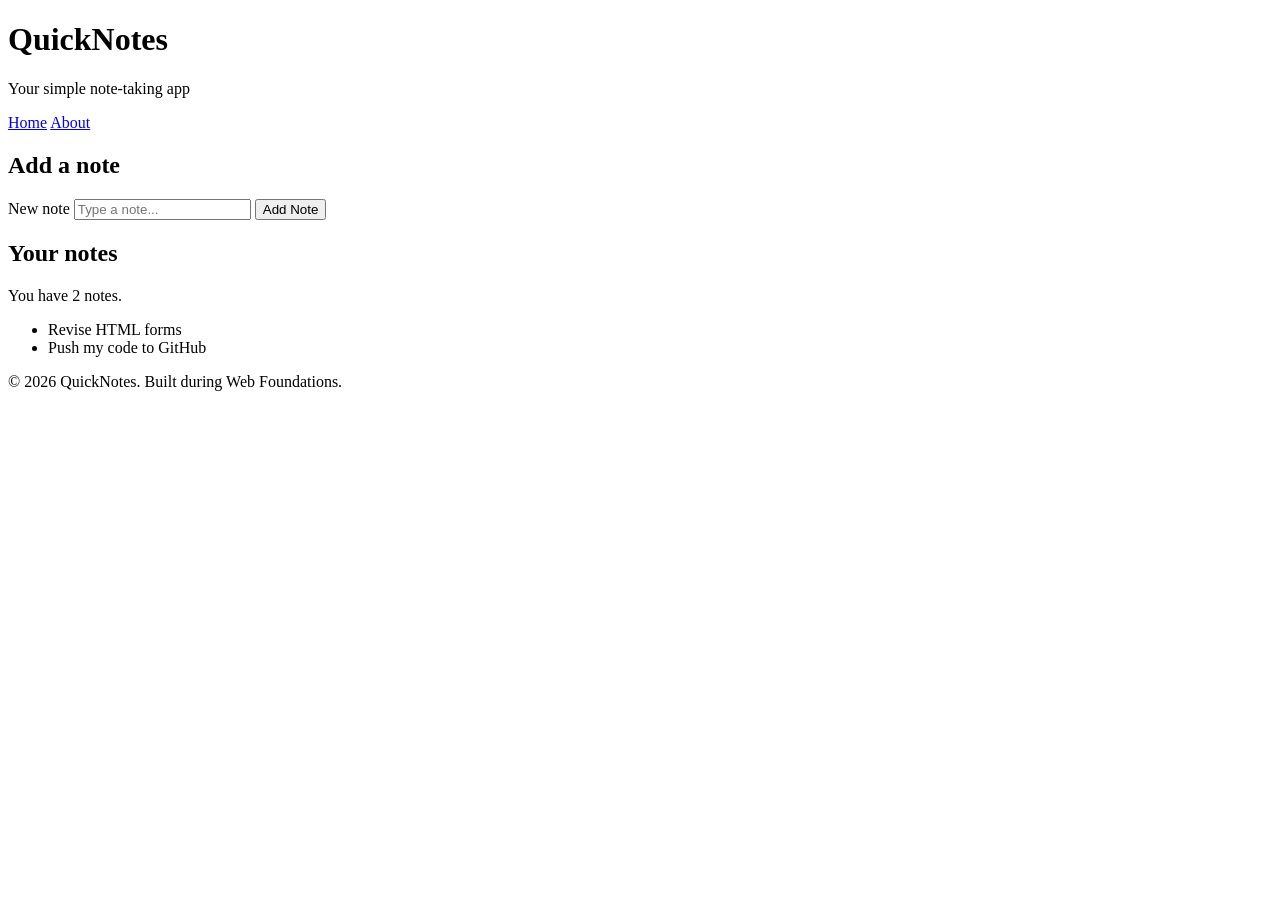
==== day1/index.html @ 2ebb7f1b "Set up daily assignments repository" ====
<!DOCTYPE html>
<html lang="en">
  <head>
    <meta charset="UTF-8">
    <meta name="viewport" content="width=device-width, initial-scale=1.0">
    <title>QuickNotes - Home</title>
  </head>
  <body>
    <header>
      <h1>QuickNotes</h1>
      <p>Your simple note-taking app</p>
      <nav>
        <a href="index.html">Home</a>
        <a href="about.html">About</a>
      </nav>
    </header>

    <main>
      <section>
        <h2>Add a note</h2>
        <form id="note-form">
          <label for="note-input">New note</label>
          <input type="text" id="note-input" placeholder="Type a note..." />
          <button type="submit">Add Note</button>
        </form>
      </section>

      <section>
        <h2>Your notes</h2>
        <p id="note-count">You have 2 notes.</p>
        <ul id="notes-list">
          <li>Revise HTML forms</li>
          <li>Push my code to GitHub</li>
        </ul>
      </section>
    </main>

    <footer>
      <p>&copy; 2026 QuickNotes. Built during Web Foundations.</p>
    </footer>
  </body>
</html>
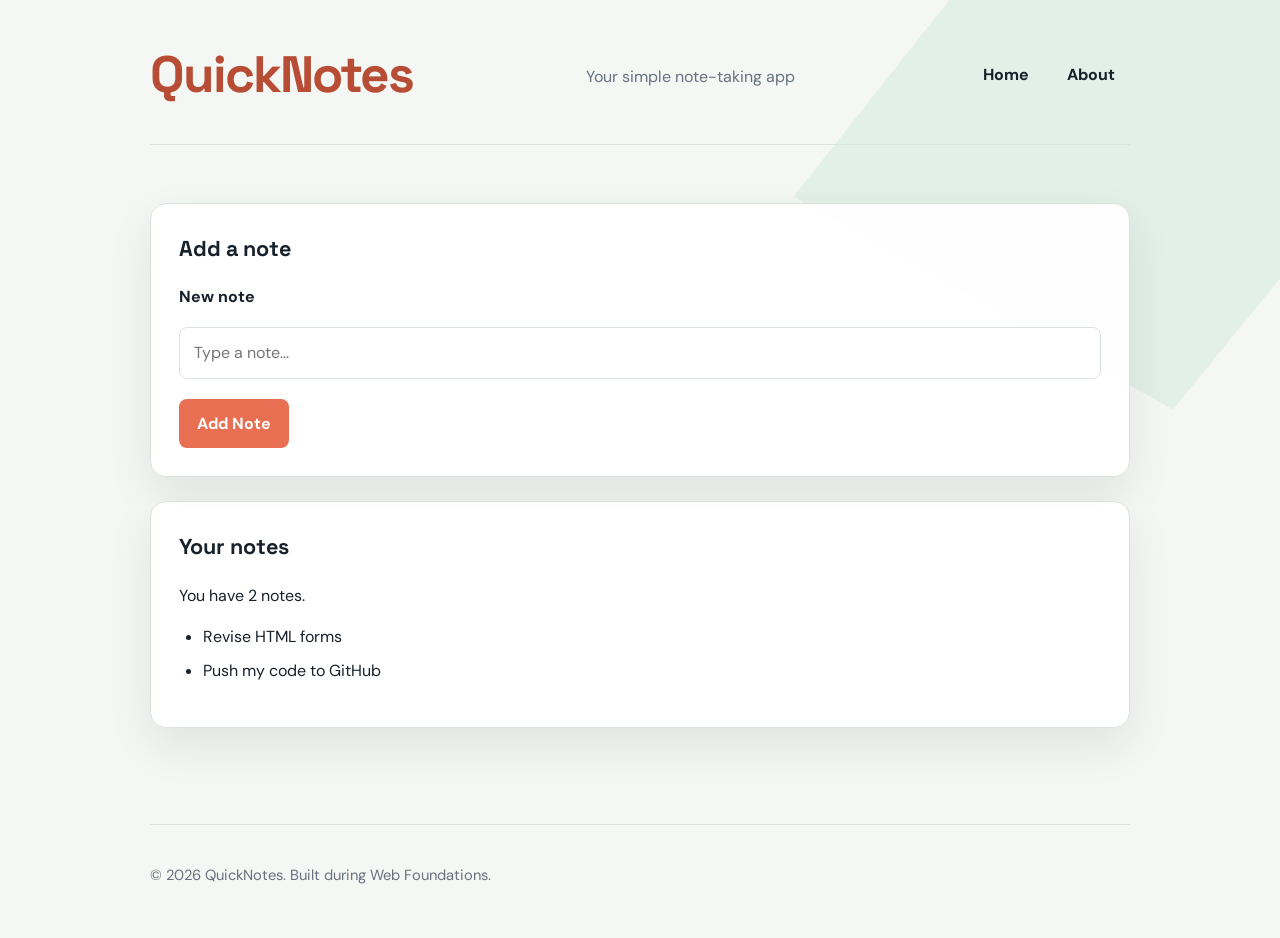
==== commit 2cd170b6: "Style QuickNotes assignment" ====
--- a/day1/index.html
+++ b/day1/index.html
@@ -4,6 +4,7 @@
     <meta charset="UTF-8">
     <meta name="viewport" content="width=device-width, initial-scale=1.0">
     <title>QuickNotes - Home</title>
+    <link rel="stylesheet" href="styles.css">
   </head>
   <body>
     <header>
--- a/day1/styles.css
+++ b/day1/styles.css
@@ -0,0 +1,239 @@
+@import url('https://fonts.googleapis.com/css2?family=DM+Sans:wght@400;500;700&family=Space+Grotesk:wght@500;600;700&display=swap');
+
+:root {
+  --ink: #17212b;
+  --muted: #66727e;
+  --paper: #f5f7f4;
+  --surface: #ffffff;
+  --line: #dbe3df;
+  --coral: #e86f51;
+  --coral-dark: #b84d35;
+  --sage: #dfeee5;
+  --shadow: 0 18px 45px rgba(23, 33, 43, 0.09);
+}
+
+* {
+  box-sizing: border-box;
+}
+
+body {
+  margin: 0;
+  color: var(--ink);
+  background: var(--paper);
+  font-family: 'DM Sans', sans-serif;
+  line-height: 1.6;
+}
+
+body::before {
+  position: fixed;
+  z-index: -1;
+  top: 0;
+  right: 0;
+  width: 38vw;
+  height: 32vw;
+  content: '';
+  background: var(--sage);
+  clip-path: polygon(32% 0, 100% 0, 100% 68%, 78% 100%, 0 48%);
+  opacity: 0.8;
+}
+
+header,
+main,
+footer {
+  width: min(100% - 40px, 980px);
+  margin-inline: auto;
+}
+
+header {
+  display: flex;
+  align-items: center;
+  justify-content: space-between;
+  gap: 24px;
+  padding: 34px 0 28px;
+  border-bottom: 1px solid var(--line);
+}
+
+header h1,
+h2,
+h3 {
+  font-family: 'Space Grotesk', sans-serif;
+}
+
+header h1 {
+  margin: 0;
+  color: var(--coral-dark);
+  font-size: clamp(2rem, 5vw, 3.2rem);
+  letter-spacing: -0.04em;
+}
+
+header p {
+  margin: 4px 0 0;
+  color: var(--muted);
+}
+
+nav {
+  display: flex;
+  gap: 8px;
+}
+
+nav a {
+  padding: 9px 15px;
+  border-radius: 999px;
+  color: var(--ink);
+  font-weight: 700;
+  text-decoration: none;
+}
+
+nav a:hover,
+nav a:focus-visible {
+  background: var(--ink);
+  color: var(--surface);
+}
+
+main {
+  padding: 58px 0 72px;
+}
+
+main > h2 {
+  margin: 0 0 10px;
+  font-size: clamp(2rem, 4vw, 3rem);
+  letter-spacing: -0.04em;
+}
+
+main > p {
+  max-width: 700px;
+  margin: 0 0 32px;
+  color: var(--muted);
+  font-size: 1.08rem;
+}
+
+main > section,
+main > form,
+main > h2 + p {
+  margin-bottom: 24px;
+}
+
+main > section,
+main > h2 + p {
+  padding: 28px;
+  border: 1px solid var(--line);
+  border-radius: 16px;
+  background: rgba(255, 255, 255, 0.9);
+  box-shadow: var(--shadow);
+}
+
+main > section h2,
+main > section h3 {
+  margin-top: 0;
+  font-size: 1.35rem;
+}
+
+form {
+  display: grid;
+  gap: 12px;
+}
+
+label {
+  display: block;
+  font-weight: 700;
+}
+
+input,
+textarea {
+  width: 100%;
+  margin-top: 5px;
+  padding: 12px 14px;
+  border: 1px solid var(--line);
+  border-radius: 8px;
+  background: var(--surface);
+  color: var(--ink);
+  font: inherit;
+}
+
+textarea {
+  min-height: 120px;
+  resize: vertical;
+}
+
+input:focus,
+textarea:focus {
+  outline: 3px solid rgba(232, 111, 81, 0.22);
+  border-color: var(--coral);
+}
+
+button {
+  width: fit-content;
+  margin-top: 8px;
+  padding: 12px 18px;
+  border: 0;
+  border-radius: 8px;
+  background: var(--coral);
+  color: #fff;
+  cursor: pointer;
+  font: inherit;
+  font-weight: 700;
+}
+
+button:hover,
+button:focus-visible {
+  background: var(--coral-dark);
+}
+
+ul,
+ol {
+  padding-left: 24px;
+}
+
+li + li {
+  margin-top: 8px;
+}
+
+table {
+  width: 100%;
+  border-collapse: collapse;
+  text-align: left;
+}
+
+th,
+td {
+  padding: 13px 12px;
+  border-bottom: 1px solid var(--line);
+}
+
+th {
+  color: var(--coral-dark);
+  font-family: 'Space Grotesk', sans-serif;
+}
+
+footer {
+  padding: 24px 0 36px;
+  border-top: 1px solid var(--line);
+  color: var(--muted);
+  font-size: 0.92rem;
+}
+
+@media (max-width: 640px) {
+  header {
+    align-items: flex-start;
+    flex-direction: column;
+  }
+
+  nav {
+    width: 100%;
+  }
+
+  nav a {
+    flex: 1;
+    text-align: center;
+  }
+
+  header,
+  main,
+  footer {
+    width: min(100% - 28px, 980px);
+  }
+
+  main {
+    padding-top: 38px;
+  }
+}
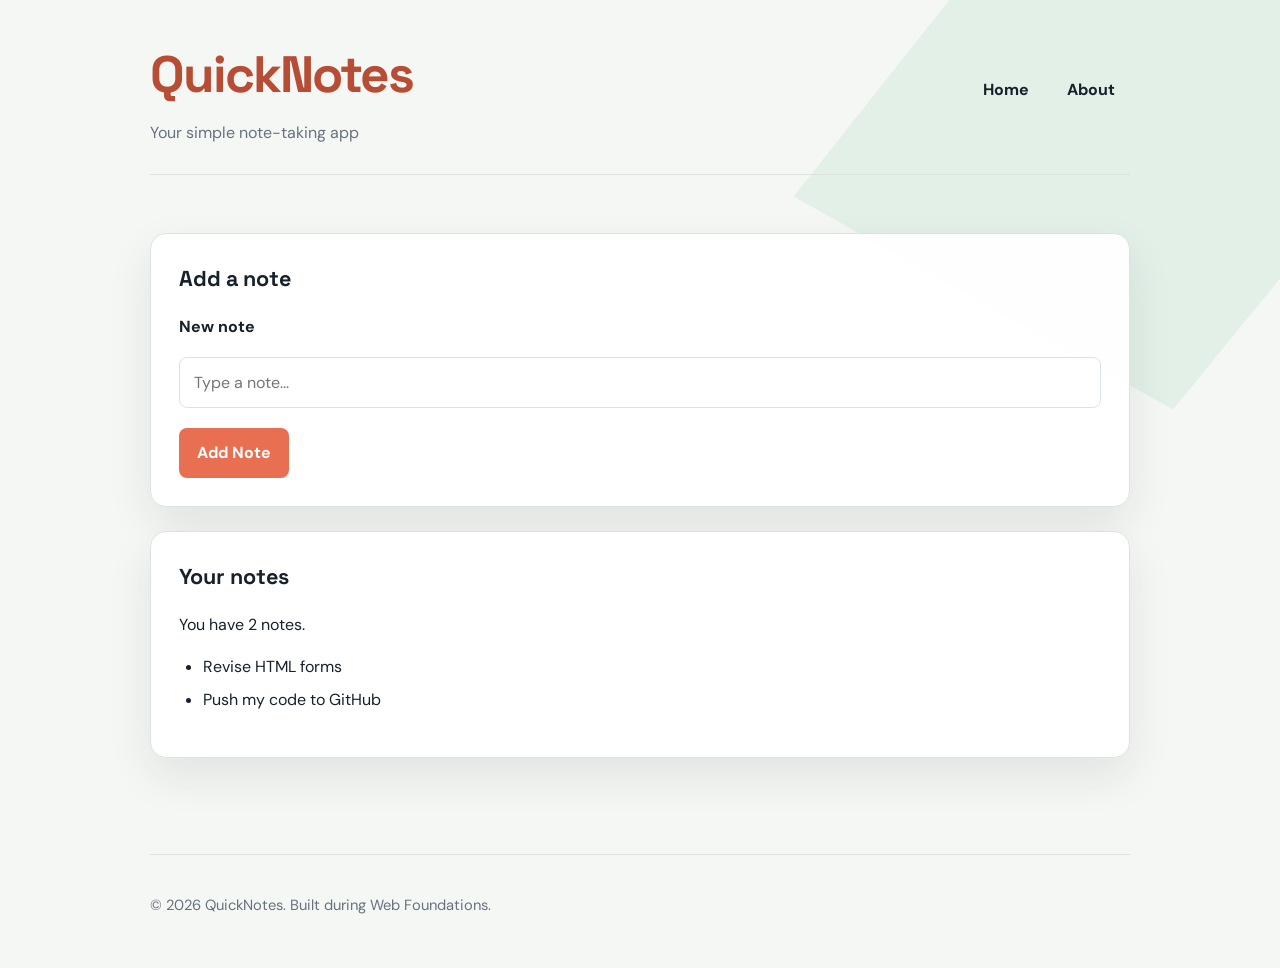
==== commit eb2803b5: "Polish Day 1 and Day 2 pages" ====
--- a/day1/index.html
+++ b/day1/index.html
@@ -1,15 +1,17 @@
 <!DOCTYPE html>
 <html lang="en">
   <head>
-    <meta charset="UTF-8">
-    <meta name="viewport" content="width=device-width, initial-scale=1.0">
+    <meta charset="UTF-8" />
+    <meta name="viewport" content="width=device-width, initial-scale=1.0" />
     <title>QuickNotes - Home</title>
-    <link rel="stylesheet" href="styles.css">
+    <link rel="stylesheet" href="styles.css" />
   </head>
   <body>
     <header>
-      <h1>QuickNotes</h1>
-      <p>Your simple note-taking app</p>
+      <div class="brand">
+        <h1>QuickNotes</h1>
+        <p>Your simple note-taking app</p>
+      </div>
       <nav>
         <a href="index.html">Home</a>
         <a href="about.html">About</a>
@@ -30,8 +32,8 @@
         <h2>Your notes</h2>
         <p id="note-count">You have 2 notes.</p>
         <ul id="notes-list">
-          <li>Revise HTML forms</li>
-          <li>Push my code to GitHub</li>
+          <li class="note">Revise HTML forms</li>
+          <li class="note">Push my code to GitHub</li>
         </ul>
       </section>
     </main>
--- a/day1/styles.css
+++ b/day1/styles.css
@@ -109,12 +109,14 @@
 
 main > section,
 main > form,
-main > h2 + p {
+main > h2 + p,
+.page-intro {
   margin-bottom: 24px;
 }
 
 main > section,
-main > h2 + p {
+main > h2 + p,
+.page-intro {
   padding: 28px;
   border: 1px solid var(--line);
   border-radius: 16px;
@@ -123,9 +125,25 @@
 }
 
 main > section h2,
-main > section h3 {
+main > section h3,
+.page-intro h2 {
   margin-top: 0;
   font-size: 1.35rem;
+}
+
+.features {
+  display: grid;
+  grid-template-columns: repeat(auto-fit, minmax(180px, 1fr));
+  gap: 14px;
+  padding-left: 0;
+  list-style: none;
+}
+
+.features li {
+  padding: 16px;
+  border: 1px solid var(--line);
+  border-radius: 10px;
+  background: var(--sage);
 }
 
 form {
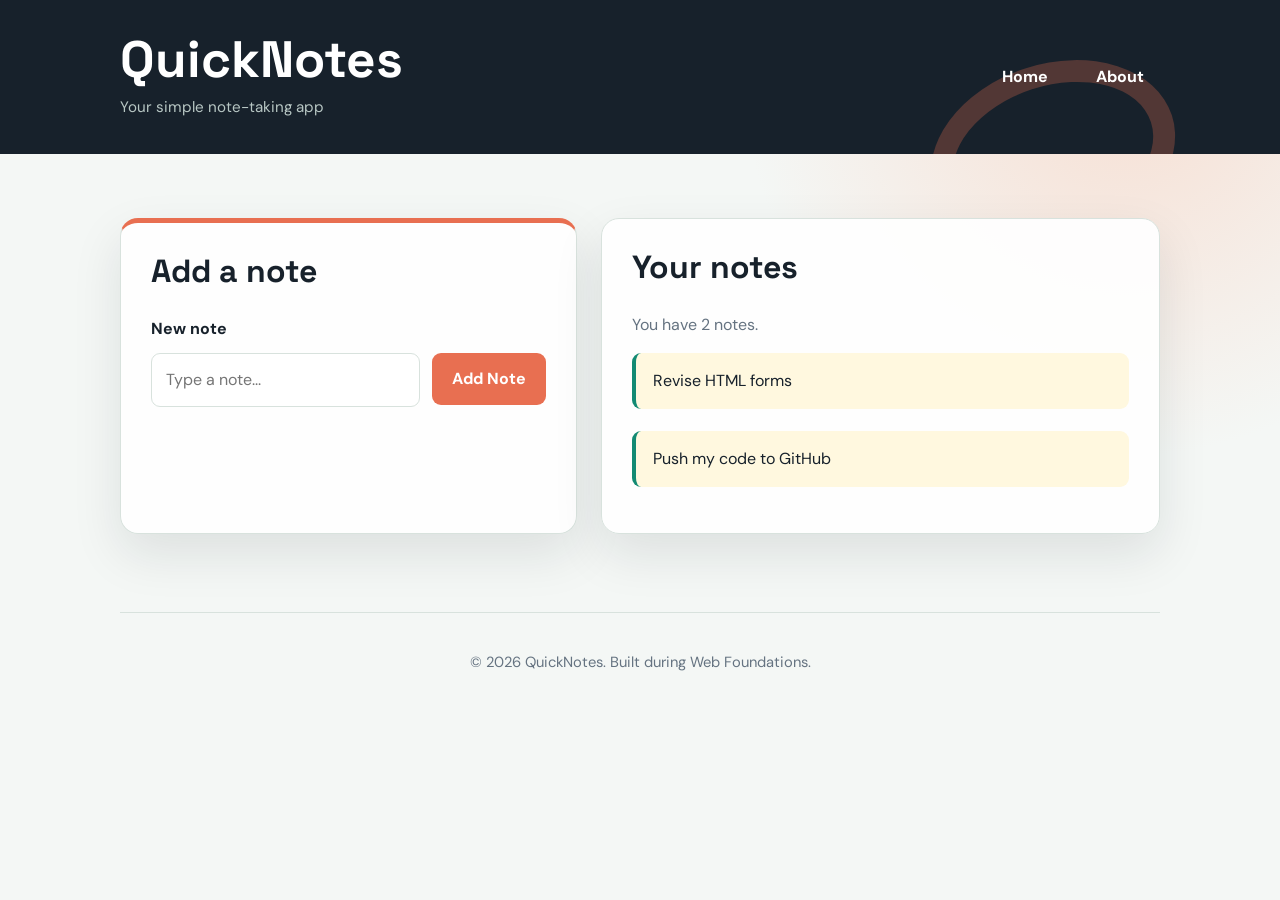
==== commit b280daaa: "Publish updated QuickNotes pages Publish the polished Day 1 and Day 2 designs, note persistence, and" ====
--- a/day1/index.html
+++ b/day1/index.html
@@ -18,7 +18,7 @@
       </nav>
     </header>
 
-    <main>
+    <main class="home-main">
       <section>
         <h2>Add a note</h2>
         <form id="note-form">
@@ -41,5 +41,7 @@
     <footer>
       <p>&copy; 2026 QuickNotes. Built during Web Foundations.</p>
     </footer>
+
+    <script src="script.js"></script>
   </body>
 </html>
--- a/day1/styles.css
+++ b/day1/styles.css
@@ -1,239 +1,316 @@
-@import url('https://fonts.googleapis.com/css2?family=DM+Sans:wght@400;500;700&family=Space+Grotesk:wght@500;600;700&display=swap');
+@import url("https://fonts.googleapis.com/css2?family=DM+Sans:wght@400;500;700&family=Space+Grotesk:wght@500;600;700&display=swap");
 
 :root {
   --ink: #17212b;
-  --muted: #66727e;
-  --paper: #f5f7f4;
+  --muted: #657381;
+  --paper: #f4f7f5;
   --surface: #ffffff;
-  --line: #dbe3df;
+  --line: #d8e2dd;
   --coral: #e86f51;
   --coral-dark: #b84d35;
-  --sage: #dfeee5;
-  --shadow: 0 18px 45px rgba(23, 33, 43, 0.09);
-}
-
-* {
+  --teal: #138a73;
+  --mint: #e4f1eb;
+  --shadow: 0 20px 50px rgba(23, 33, 43, 0.1);
+}
+
+*,
+*::before,
+*::after {
   box-sizing: border-box;
 }
 
 body {
+  min-height: 100vh;
   margin: 0;
+  background: radial-gradient(circle at 88% 8%, #f7dfd3 0, transparent 24rem), var(--paper);
   color: var(--ink);
-  background: var(--paper);
-  font-family: 'DM Sans', sans-serif;
+  font-family: "DM Sans", sans-serif;
   line-height: 1.6;
 }
 
-body::before {
-  position: fixed;
-  z-index: -1;
-  top: 0;
-  right: 0;
-  width: 38vw;
-  height: 32vw;
-  content: '';
-  background: var(--sage);
-  clip-path: polygon(32% 0, 100% 0, 100% 68%, 78% 100%, 0 48%);
-  opacity: 0.8;
-}
-
-header,
-main,
-footer {
-  width: min(100% - 40px, 980px);
-  margin-inline: auto;
-}
-
 header {
+  position: relative;
+  overflow: hidden;
   display: flex;
   align-items: center;
   justify-content: space-between;
-  gap: 24px;
-  padding: 34px 0 28px;
-  border-bottom: 1px solid var(--line);
+  gap: 32px;
+  padding: 34px max(20px, calc((100% - 1040px) / 2));
+  background: var(--ink);
+  color: white;
+}
+
+header::after {
+  position: absolute;
+  right: 8%;
+  bottom: -90px;
+  width: 250px;
+  height: 180px;
+  border: 22px solid rgba(232, 111, 81, 0.28);
+  border-radius: 50%;
+  content: "";
+  transform: rotate(-18deg);
+}
+
+.brand,
+nav {
+  position: relative;
+  z-index: 1;
 }
 
 header h1,
 h2,
 h3 {
-  font-family: 'Space Grotesk', sans-serif;
+  font-family: "Space Grotesk", sans-serif;
 }
 
 header h1 {
   margin: 0;
-  color: var(--coral-dark);
-  font-size: clamp(2rem, 5vw, 3.2rem);
-  letter-spacing: -0.04em;
-}
-
-header p {
-  margin: 4px 0 0;
-  color: var(--muted);
+  color: white;
+  font-size: 3.2rem;
+  line-height: 1;
+}
+
+.brand p {
+  margin: 10px 0 0;
+  color: #b8c7c4;
+  font-size: 0.95rem;
 }
 
 nav {
   display: flex;
-  gap: 8px;
+  align-items: center;
+  gap: 16px;
 }
 
 nav a {
   padding: 9px 15px;
+  border: 1px solid transparent;
   border-radius: 999px;
-  color: var(--ink);
+  color: white;
   font-weight: 700;
   text-decoration: none;
+  transition: background-color 0.2s ease, border-color 0.2s ease, transform 0.2s ease;
 }
 
 nav a:hover,
 nav a:focus-visible {
-  background: var(--ink);
-  color: var(--surface);
+  border-color: rgba(255, 255, 255, 0.45);
+  background: rgba(255, 255, 255, 0.12);
+  transform: translateY(-2px);
 }
 
 main {
-  padding: 58px 0 72px;
-}
-
-main > h2 {
-  margin: 0 0 10px;
-  font-size: clamp(2rem, 4vw, 3rem);
-  letter-spacing: -0.04em;
-}
-
-main > p {
-  max-width: 700px;
-  margin: 0 0 32px;
+  width: min(100% - 40px, 1040px);
+  margin: 0 auto;
+  padding: 64px 0 78px;
+}
+
+.home-main {
+  display: grid;
+  grid-template-columns: minmax(0, 0.9fr) minmax(0, 1.1fr);
+  gap: 24px;
+  align-items: start;
+}
+
+section,
+.page-intro {
+  margin-bottom: 24px;
+  padding: 30px;
+  border: 1px solid var(--line);
+  border-radius: 18px;
+  background: rgba(255, 255, 255, 0.92);
+  box-shadow: var(--shadow);
+}
+
+.home-main section {
+  height: 100%;
+  margin: 0;
+}
+
+section:first-child,
+.page-intro {
+  border-top: 5px solid var(--coral);
+}
+
+h2,
+h3 {
+  margin-top: 0;
+  line-height: 1.15;
+}
+
+h2 {
+  font-size: 2rem;
+}
+
+h3 {
+  font-size: 1.35rem;
+}
+
+.page-intro p {
+  max-width: 720px;
+  margin-bottom: 0;
   color: var(--muted);
   font-size: 1.08rem;
 }
 
-main > section,
-main > form,
-main > h2 + p,
-.page-intro {
-  margin-bottom: 24px;
-}
-
-main > section,
-main > h2 + p,
-.page-intro {
-  padding: 28px;
+#note-form {
+  display: grid;
+  grid-template-columns: minmax(0, 1fr) auto;
+  gap: 12px;
+}
+
+#note-form label {
+  grid-column: 1 / -1;
+  font-weight: 700;
+}
+
+#note-input,
+.feedback-form input,
+.feedback-form textarea {
+  width: 100%;
+  padding: 13px 14px;
   border: 1px solid var(--line);
-  border-radius: 16px;
-  background: rgba(255, 255, 255, 0.9);
-  box-shadow: var(--shadow);
-}
-
-main > section h2,
-main > section h3,
-.page-intro h2 {
-  margin-top: 0;
-  font-size: 1.35rem;
+  border-radius: 9px;
+  background: var(--surface);
+  color: var(--ink);
+  font: inherit;
+}
+
+#note-input:focus,
+.feedback-form input:focus,
+.feedback-form textarea:focus {
+  outline: 3px solid rgba(232, 111, 81, 0.2);
+  border-color: var(--coral);
+}
+
+#notes-list {
+  display: grid;
+  gap: 12px;
+  padding: 0;
+  list-style: none;
+}
+
+.note {
+  padding: 15px 17px;
+  border-left: 4px solid var(--teal);
+  border-radius: 9px;
+  background: #fff8df;
+}
+
+#note-count {
+  color: var(--muted);
 }
 
 .features {
   display: grid;
   grid-template-columns: repeat(auto-fit, minmax(180px, 1fr));
   gap: 14px;
-  padding-left: 0;
+  padding: 0;
   list-style: none;
 }
 
 .features li {
-  padding: 16px;
+  padding: 18px;
+  border: 1px solid #cfe2d9;
+  border-radius: 12px;
+  background: var(--mint);
+  font-weight: 500;
+}
+
+ol {
+  padding-left: 24px;
+}
+
+li + li {
+  margin-top: 10px;
+}
+
+.shortcuts-table {
+  width: 100%;
+  border-collapse: collapse;
+  overflow: hidden;
   border: 1px solid var(--line);
   border-radius: 10px;
-  background: var(--sage);
-}
-
-form {
-  display: grid;
-  gap: 12px;
-}
-
-label {
-  display: block;
+}
+
+.shortcuts-table th,
+.shortcuts-table td {
+  padding: 14px;
+  border-bottom: 1px solid var(--line);
+  text-align: left;
+}
+
+.shortcuts-table th {
+  background: var(--ink);
+  color: white;
+  font-family: "Space Grotesk", sans-serif;
+}
+
+.shortcuts-table tr:last-child td {
+  border-bottom: 0;
+}
+
+.feedback-form {
+  display: flex;
+  flex-direction: column;
+  gap: 15px;
+}
+
+.feedback-form div {
+  display: flex;
+  flex-direction: column;
+  gap: 5px;
+}
+
+.feedback-form label {
   font-weight: 700;
 }
 
-input,
-textarea {
-  width: 100%;
-  margin-top: 5px;
-  padding: 12px 14px;
-  border: 1px solid var(--line);
-  border-radius: 8px;
-  background: var(--surface);
-  color: var(--ink);
-  font: inherit;
-}
-
-textarea {
-  min-height: 120px;
+.feedback-form textarea {
+  min-height: 130px;
   resize: vertical;
 }
 
-input:focus,
-textarea:focus {
-  outline: 3px solid rgba(232, 111, 81, 0.22);
-  border-color: var(--coral);
-}
-
 button {
-  width: fit-content;
-  margin-top: 8px;
-  padding: 12px 18px;
+  align-self: flex-start;
+  padding: 13px 20px;
   border: 0;
-  border-radius: 8px;
+  border-radius: 9px;
   background: var(--coral);
-  color: #fff;
+  color: white;
   cursor: pointer;
   font: inherit;
   font-weight: 700;
+  transition: background-color 0.2s ease, box-shadow 0.2s ease, transform 0.2s ease;
 }
 
 button:hover,
 button:focus-visible {
   background: var(--coral-dark);
-}
-
-ul,
-ol {
-  padding-left: 24px;
-}
-
-li + li {
-  margin-top: 8px;
-}
-
-table {
-  width: 100%;
-  border-collapse: collapse;
-  text-align: left;
-}
-
-th,
-td {
-  padding: 13px 12px;
-  border-bottom: 1px solid var(--line);
-}
-
-th {
-  color: var(--coral-dark);
-  font-family: 'Space Grotesk', sans-serif;
+  box-shadow: 0 8px 18px rgba(184, 77, 53, 0.25);
+  transform: translateY(-2px);
 }
 
 footer {
+  width: min(100% - 40px, 1040px);
+  margin: 0 auto;
   padding: 24px 0 36px;
   border-top: 1px solid var(--line);
   color: var(--muted);
+  text-align: center;
   font-size: 0.92rem;
 }
 
-@media (max-width: 640px) {
+@media (max-width: 700px) {
   header {
     align-items: flex-start;
     flex-direction: column;
+    padding: 28px 20px;
+  }
+
+  header h1 {
+    font-size: 2.6rem;
   }
 
   nav {
@@ -245,13 +322,33 @@
     text-align: center;
   }
 
-  header,
-  main,
+  main {
+    width: min(100% - 28px, 1040px);
+    padding: 38px 0 52px;
+  }
+
+  .home-main {
+    grid-template-columns: 1fr;
+  }
+
+  section,
+  .page-intro {
+    padding: 23px;
+  }
+
+  #note-form {
+    grid-template-columns: 1fr;
+  }
+
+  #note-form label {
+    grid-column: auto;
+  }
+
+  button {
+    width: 100%;
+  }
+
   footer {
-    width: min(100% - 28px, 980px);
-  }
-
-  main {
-    padding-top: 38px;
-  }
-}
+    width: min(100% - 28px, 1040px);
+  }
+}
